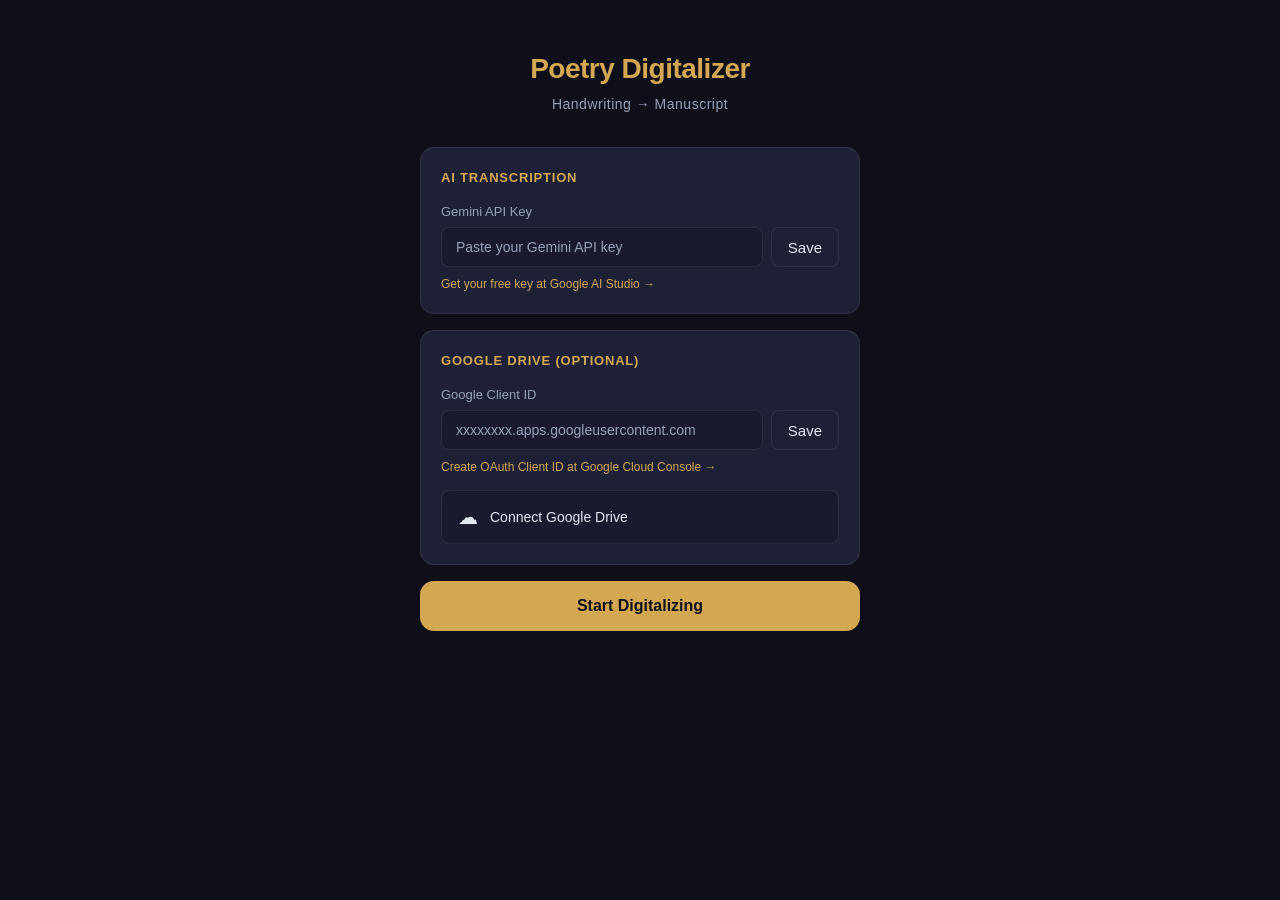
==== index.html @ b71f3c7e "Initial commit: Poetry Digitalizer MVP - Upload screen with camera and gallery support - Gemini 1.5 " ====
<!DOCTYPE html>
<html lang="en">
<head>
  <meta charset="UTF-8">
  <meta name="viewport" content="width=device-width, initial-scale=1.0, user-scalable=no">
  <meta name="theme-color" content="#0f0f1a">
  <meta name="apple-mobile-web-app-capable" content="yes">
  <meta name="apple-mobile-web-app-status-bar-style" content="black-translucent">
  <meta name="apple-mobile-web-app-title" content="Poetry">
  <title>Poetry Digitalizer</title>
  <link rel="manifest" href="manifest.json">
  <link rel="stylesheet" href="styles.css">

  <!-- JSZip: lets us open/modify .docx files in the browser (they are ZIP archives) -->
  <script src="https://cdn.jsdelivr.net/npm/jszip@3.10.1/dist/jszip.min.js"></script>
  <!-- Google Identity Services: handles Google OAuth in-browser without a backend -->
  <script src="https://accounts.google.com/gsi/client" async defer></script>
</head>
<body>

  <!-- ══════════════════════════════════════════
       SCREEN 1 — SETTINGS
       Shown on first launch or via nav.
       Stores all credentials in localStorage.
  ══════════════════════════════════════════ -->
  <div id="screen-settings" class="screen">
    <header class="app-header">
      <h1>Poetry Digitalizer</h1>
      <p class="subtitle">Handwriting → Manuscript</p>
    </header>

    <main class="settings-content">

      <!-- Gemini API Key -->
      <section class="settings-section">
        <h2>AI Transcription</h2>
        <label for="gemini-key">Gemini API Key</label>
        <div class="input-row">
          <input type="password" id="gemini-key"
                 placeholder="Paste your Gemini API key"
                 autocomplete="off" spellcheck="false">
          <button id="btn-save-key" class="btn-secondary">Save</button>
        </div>
        <p class="hint">
          <a href="https://aistudio.google.com/app/apikey" target="_blank" rel="noopener">
            Get your free key at Google AI Studio →
          </a>
        </p>
      </section>

      <!-- Google Drive -->
      <section class="settings-section">
        <h2>Google Drive (optional)</h2>
        <label for="drive-client-id">Google Client ID</label>
        <div class="input-row">
          <input type="text" id="drive-client-id"
                 placeholder="xxxxxxxx.apps.googleusercontent.com"
                 autocomplete="off" spellcheck="false">
          <button id="btn-save-drive-id" class="btn-secondary">Save</button>
        </div>
        <p class="hint">
          <a href="https://console.cloud.google.com/apis/credentials" target="_blank" rel="noopener">
            Create OAuth Client ID at Google Cloud Console →
          </a>
        </p>

        <div id="drive-connect-area" style="margin-top:14px">
          <button id="btn-connect-drive" class="btn-storage">
            <span class="icon">☁</span>
            <span>Connect Google Drive</span>
          </button>
        </div>

        <div id="drive-connected-area" class="hidden" style="margin-top:14px">
          <p class="status-ok">✓ Google Drive connected</p>
          <label for="manuscript-select">Default Manuscript</label>
          <select id="manuscript-select">
            <option value="">— Loading your files… —</option>
          </select>
          <div style="display:flex; justify-content:space-between; align-items:center">
            <button id="btn-save-manuscript" class="btn-secondary" style="flex:1; margin-right:8px">
              Set as Default
            </button>
            <button id="btn-disconnect-drive" class="btn-link">Disconnect</button>
          </div>
        </div>
      </section>

      <!-- Start -->
      <button id="btn-start" class="btn-primary btn-large">
        Start Digitalizing
      </button>
      <p id="start-hint" class="hint center" style="margin-top:10px; display:none">
        Save your Gemini API key above to continue
      </p>
    </main>
  </div>


  <!-- ══════════════════════════════════════════
       SCREEN 2 — UPLOAD
       Camera or gallery, single or batch.
  ══════════════════════════════════════════ -->
  <div id="screen-upload" class="screen hidden">
    <header class="screen-header">
      <button class="btn-back" data-target="settings" title="Settings">←</button>
      <h2>Upload Poem</h2>
      <button id="btn-history" class="btn-icon" title="Draft History">📋</button>
    </header>

    <main class="upload-content">

      <!-- Drop / tap zone -->
      <div id="drop-zone" class="drop-zone">
        <div class="drop-zone-inner">
          <div class="drop-icon">📸</div>
          <p>Tap to upload or drop images here</p>
          <p class="hint">JPG, PNG, PDF · multiple files supported</p>
        </div>
        <!-- accept="image/*,.pdf" opens camera on mobile -->
        <input type="file" id="file-input-zone"
               accept="image/*,.pdf"
               multiple
               class="file-input-hidden">
      </div>

      <div class="upload-actions">
        <!-- Camera: capture="environment" opens rear camera directly -->
        <label class="btn-primary" style="display:flex;align-items:center;justify-content:center;gap:8px;cursor:pointer">
          📷 Camera
          <input type="file" id="file-input-camera"
                 accept="image/*"
                 capture="environment"
                 multiple
                 class="file-input-hidden" style="position:static;width:0;height:0">
        </label>
        <label class="btn-secondary" style="display:flex;align-items:center;justify-content:center;gap:8px;cursor:pointer">
          🖼 Gallery
          <input type="file" id="file-input-gallery"
                 accept="image/*,.pdf"
                 multiple
                 class="file-input-hidden" style="position:static;width:0;height:0">
        </label>
      </div>

      <!-- Preview thumbnails (shown after files are selected) -->
      <div id="file-preview" class="file-preview hidden">
        <div id="preview-thumbnails" class="thumbnail-list"></div>
        <div class="preview-actions">
          <button id="btn-clear-files" class="btn-link">Clear all</button>
          <button id="btn-transcribe" class="btn-primary">
            Transcribe →
          </button>
        </div>
      </div>

    </main>

    <!-- Draft History Drawer (slides over screen) -->
    <div id="history-drawer" class="drawer hidden">
      <div class="drawer-header">
        <h3>Draft History</h3>
        <button id="btn-close-history" class="btn-icon">✕</button>
      </div>
      <ul id="history-list" class="history-list"></ul>
      <p id="history-empty" class="hint center hidden">No drafts saved yet.</p>
    </div>
  </div>


  <!-- ══════════════════════════════════════════
       SCREEN 3 — PROCESSING
       Shows while Gemini is working.
  ══════════════════════════════════════════ -->
  <div id="screen-processing" class="screen hidden">
    <main class="processing-content">
      <div class="processing-animation">
        <div class="pulse-ring"></div>
        <div class="pulse-icon">✍️</div>
      </div>
      <h2 id="processing-title">Transcribing…</h2>
      <p id="processing-status">Reading your handwriting</p>
      <div class="progress-bar">
        <div id="progress-fill" class="progress-fill"></div>
      </div>
      <p id="processing-page" class="hint center"></p>
    </main>
  </div>


  <!-- ══════════════════════════════════════════
       SCREEN 4 — EDIT
       Three view modes: A (split), B (text), C (doc).
       Photo + text always visible together.
  ══════════════════════════════════════════ -->
  <div id="screen-edit" class="screen hidden">

    <header class="screen-header">
      <button class="btn-back" data-target="upload" title="Back">←</button>
      <h2>Edit Poem</h2>
      <button id="btn-save-draft" class="btn-icon" title="Save to History">💾</button>
    </header>

    <!-- Multi-page navigator (hidden for single image) -->
    <div id="page-nav" class="page-nav hidden">
      <button id="btn-prev-page" class="btn-page" disabled>‹</button>
      <span id="page-indicator">Page 1 of 1</span>
      <button id="btn-next-page" class="btn-page">›</button>
    </div>

    <!-- Mode switcher -->
    <div class="mode-tabs" role="tablist">
      <button class="mode-tab active" data-mode="A" role="tab" aria-selected="true">
        ⬛⬜ Split
      </button>
      <button class="mode-tab" data-mode="B" role="tab" aria-selected="false">
        📝 Text
      </button>
      <button class="mode-tab" data-mode="C" role="tab" aria-selected="false">
        📄 Doc
      </button>
    </div>

    <main class="edit-content">

      <!-- ── MODE A: Side-by-side ── -->
      <div id="mode-A" class="edit-mode">
        <div class="split-view">
          <div class="split-photo">
            <img id="photo-A" src="" alt="Original handwriting">
          </div>
          <div class="split-text">
            <textarea id="text-A" class="poem-textarea"
                      placeholder="Transcribed text will appear here…"
                      spellcheck="true"></textarea>
          </div>
        </div>
      </div>

      <!-- ── MODE B: Text focus with thumbnail ── -->
      <div id="mode-B" class="edit-mode hidden">
        <div class="mode-b-layout">
          <div class="thumbnail-bar">
            <img id="photo-B" src="" alt="Original" class="photo-thumbnail">
            <span class="thumbnail-label">Original photo</span>
          </div>
          <textarea id="text-B" class="poem-textarea poem-textarea--large"
                    placeholder="Transcribed text will appear here…"
                    spellcheck="true"></textarea>
        </div>
      </div>

      <!-- ── MODE C: Document / Word-like view ── -->
      <div id="mode-C" class="edit-mode hidden">
        <div class="doc-layout">
          <div class="doc-toolbar">
            <button class="doc-tool" data-cmd="bold" title="Bold"><strong>B</strong></button>
            <button class="doc-tool" data-cmd="italic" title="Italic"><em>I</em></button>
            <button class="doc-tool" data-cmd="underline" title="Underline"><u>U</u></button>
            <span class="doc-divider">|</span>
            <button class="doc-tool" data-cmd="justifyCenter" title="Center">⊟</button>
            <button class="doc-tool" data-cmd="justifyLeft" title="Left">⊞</button>
          </div>
          <div class="doc-page">
            <div id="text-C"
                 class="doc-editor"
                 contenteditable="true"
                 data-placeholder="Transcribed text will appear here…"
                 spellcheck="true"></div>
          </div>
          <div class="doc-photo-strip">
            <img id="photo-C" src="" alt="Original" class="doc-photo-thumb">
            <span>Original photo</span>
          </div>
        </div>
      </div>

    </main>

    <footer class="edit-footer">
      <button id="btn-add-manuscript" class="btn-primary btn-large">
        Add to Manuscript →
      </button>
    </footer>

    <!-- Success overlay (shown after saving) -->
    <div id="success-overlay" class="overlay hidden">
      <div class="overlay-content">
        <div class="success-icon">✓</div>
        <h2>Poem Saved!</h2>
        <p id="success-message">Added to your manuscript</p>
        <div class="overlay-actions">
          <button id="btn-new-poem" class="btn-primary">Digitalize Another</button>
          <a id="btn-open-drive" class="btn-secondary hidden"
             href="#" target="_blank" rel="noopener"
             style="display:none;text-align:center;text-decoration:none;padding:12px 24px;border-radius:8px">
            Open in Drive ↗
          </a>
        </div>
      </div>
    </div>

  </div><!-- end screen-edit -->


  <!-- Main entry point — ES module, loads all other JS -->
  <script type="module" src="js/app.js"></script>

</body>
</html>
---- styles.css ----
/* ─── Variables ─────────────────────────────────────── */
:root {
  --bg:         #0f0f1a;
  --surface:    #1a1a2e;
  --card:       #1e2035;
  --border:     rgba(255,255,255,0.08);
  --accent:     #d4a853;
  --accent-dim: rgba(212,168,83,0.15);
  --green:      #4ade80;
  --red:        #f87171;
  --text:       #e2e8f0;
  --muted:      #94a3b8;
  --radius:     14px;
  --radius-sm:  8px;
  --header-h:   56px;
  --footer-h:   80px;
}

/* ─── Reset ─────────────────────────────────────────── */
*, *::before, *::after { box-sizing: border-box; margin: 0; padding: 0; }
html { height: 100%; }
body {
  height: 100%;
  font-family: -apple-system, BlinkMacSystemFont, 'Segoe UI', sans-serif;
  background: var(--bg);
  color: var(--text);
  font-size: 16px;
  line-height: 1.5;
  -webkit-font-smoothing: antialiased;
  overflow: hidden;
}

/* ─── Screen System ─────────────────────────────────── */
.screen {
  position: absolute;
  inset: 0;
  overflow-y: auto;
  -webkit-overflow-scrolling: touch;
  background: var(--bg);
  transition: opacity 0.2s ease;
}
.screen.hidden { display: none !important; }

/* ─── Utility ───────────────────────────────────────── */
.hidden { display: none !important; }

/* ─── Headers ───────────────────────────────────────── */
.app-header {
  padding: 48px 24px 32px;
  text-align: center;
}
.app-header h1 {
  font-size: 28px;
  font-weight: 700;
  letter-spacing: -0.5px;
  color: var(--accent);
}
.app-header .subtitle {
  font-size: 14px;
  color: var(--muted);
  margin-top: 4px;
  letter-spacing: 0.5px;
}

.screen-header {
  display: flex;
  align-items: center;
  height: var(--header-h);
  padding: 0 16px;
  gap: 12px;
  border-bottom: 1px solid var(--border);
  background: var(--surface);
  position: sticky;
  top: 0;
  z-index: 10;
}
.screen-header h2 {
  flex: 1;
  font-size: 17px;
  font-weight: 600;
}

/* ─── Buttons ───────────────────────────────────────── */
button { cursor: pointer; border: none; font-family: inherit; transition: all 0.15s; }

.btn-primary {
  background: var(--accent);
  color: #0f0f1a;
  font-weight: 700;
  border-radius: var(--radius-sm);
  padding: 12px 24px;
  font-size: 15px;
}
.btn-primary:hover { filter: brightness(1.1); }
.btn-primary:active { transform: scale(0.97); }

.btn-secondary {
  background: var(--card);
  color: var(--text);
  border: 1px solid var(--border);
  border-radius: var(--radius-sm);
  padding: 11px 20px;
  font-size: 15px;
}
.btn-secondary:hover { border-color: var(--accent); }

.btn-large {
  width: 100%;
  padding: 16px;
  font-size: 16px;
  border-radius: var(--radius);
}

.btn-back {
  background: transparent;
  color: var(--accent);
  font-size: 22px;
  width: 36px;
  height: 36px;
  display: flex; align-items: center; justify-content: center;
  border-radius: 50%;
}
.btn-back:hover { background: var(--accent-dim); }

.btn-icon {
  background: transparent;
  color: var(--muted);
  font-size: 18px;
  width: 36px;
  height: 36px;
  display: flex; align-items: center; justify-content: center;
  border-radius: 50%;
}
.btn-icon:hover { background: var(--card); color: var(--text); }

.btn-link {
  background: transparent;
  color: var(--muted);
  font-size: 13px;
  padding: 4px 8px;
  text-decoration: underline;
}
.btn-link:hover { color: var(--text); }

/* ─── Settings Screen ───────────────────────────────── */
.settings-content {
  padding: 0 20px 40px;
  max-width: 480px;
  margin: 0 auto;
}

.settings-section {
  background: var(--card);
  border: 1px solid var(--border);
  border-radius: var(--radius);
  padding: 20px;
  margin-bottom: 16px;
}
.settings-section h2 {
  font-size: 13px;
  font-weight: 600;
  color: var(--accent);
  text-transform: uppercase;
  letter-spacing: 0.8px;
  margin-bottom: 14px;
}

label {
  display: block;
  font-size: 13px;
  color: var(--muted);
  margin-bottom: 6px;
}

input[type="text"],
input[type="password"],
select {
  width: 100%;
  background: var(--surface);
  border: 1px solid var(--border);
  border-radius: var(--radius-sm);
  color: var(--text);
  font-size: 14px;
  padding: 11px 14px;
  outline: none;
  font-family: inherit;
}
input:focus, select:focus { border-color: var(--accent); }
input::placeholder { color: var(--muted); }

.input-row {
  display: flex;
  gap: 8px;
  align-items: stretch;
}
.input-row input { flex: 1; }
.input-row .btn-secondary { white-space: nowrap; padding: 0 16px; }

.hint {
  font-size: 12px;
  color: var(--muted);
  margin-top: 8px;
}
.hint a, .hint-link {
  color: var(--accent);
  text-decoration: none;
  font-size: 12px;
}
.hint a:hover, .hint-link:hover { text-decoration: underline; }

.storage-options { display: flex; flex-direction: column; gap: 10px; margin-bottom: 14px; }
.btn-storage {
  display: flex;
  align-items: center;
  gap: 12px;
  background: var(--surface);
  border: 1px solid var(--border);
  color: var(--text);
  border-radius: var(--radius-sm);
  padding: 14px 16px;
  font-size: 14px;
  width: 100%;
  text-align: left;
}
.btn-storage:hover { border-color: var(--accent); background: var(--accent-dim); }
.btn-storage .icon { font-size: 20px; }

.status-ok {
  font-size: 13px;
  color: var(--green);
  margin-bottom: 12px;
}

select {
  margin-bottom: 10px;
}

/* ─── Upload Screen ─────────────────────────────────── */
.upload-content {
  padding: 20px;
  max-width: 480px;
  margin: 0 auto;
}

.drop-zone {
  position: relative;
  background: var(--card);
  border: 2px dashed var(--border);
  border-radius: var(--radius);
  padding: 48px 24px;
  text-align: center;
  cursor: pointer;
  transition: all 0.2s;
  margin-bottom: 16px;
}
.drop-zone:hover, .drop-zone.drag-over {
  border-color: var(--accent);
  background: var(--accent-dim);
}
.drop-zone-inner { pointer-events: none; }
.drop-icon { font-size: 48px; margin-bottom: 12px; }
.drop-zone p { color: var(--muted); font-size: 14px; }
.drop-zone p:first-of-type { color: var(--text); font-size: 15px; font-weight: 500; margin-bottom: 4px; }

.file-input-hidden {
  position: absolute;
  inset: 0;
  opacity: 0;
  width: 100%;
  height: 100%;
  cursor: pointer;
}

.upload-actions {
  display: grid;
  grid-template-columns: 1fr 1fr;
  gap: 10px;
  margin-bottom: 20px;
}

/* File preview */
.file-preview {
  background: var(--card);
  border: 1px solid var(--border);
  border-radius: var(--radius);
  overflow: hidden;
}
.thumbnail-list {
  display: flex;
  gap: 8px;
  padding: 12px;
  overflow-x: auto;
  -webkit-overflow-scrolling: touch;
}
.thumb-item {
  position: relative;
  flex-shrink: 0;
  width: 80px;
  height: 80px;
  border-radius: var(--radius-sm);
  overflow: hidden;
  background: var(--surface);
}
.thumb-item img {
  width: 100%;
  height: 100%;
  object-fit: cover;
}
.thumb-remove {
  position: absolute;
  top: 2px; right: 2px;
  background: rgba(0,0,0,0.7);
  color: #fff;
  border: none;
  border-radius: 50%;
  width: 20px; height: 20px;
  font-size: 11px;
  cursor: pointer;
  display: flex; align-items: center; justify-content: center;
}
.thumb-number {
  position: absolute;
  bottom: 2px; left: 4px;
  font-size: 10px;
  color: rgba(255,255,255,0.8);
  font-weight: 700;
}
.preview-actions {
  display: flex;
  align-items: center;
  justify-content: space-between;
  padding: 12px;
  border-top: 1px solid var(--border);
}
.preview-actions .btn-primary { flex: 1; margin-left: 12px; }

/* ─── Processing Screen ─────────────────────────────── */
.processing-content {
  display: flex;
  flex-direction: column;
  align-items: center;
  justify-content: center;
  min-height: 100vh;
  padding: 40px 24px;
  text-align: center;
}

.processing-animation {
  position: relative;
  width: 100px;
  height: 100px;
  margin-bottom: 32px;
}
.pulse-ring {
  position: absolute;
  inset: 0;
  border-radius: 50%;
  border: 2px solid var(--accent);
  animation: pulse 1.5s ease-out infinite;
}
.pulse-icon {
  position: absolute;
  inset: 0;
  display: flex;
  align-items: center;
  justify-content: center;
  font-size: 40px;
}
@keyframes pulse {
  0%   { transform: scale(0.8); opacity: 1; }
  100% { transform: scale(1.6); opacity: 0; }
}

#processing-title {
  font-size: 22px;
  font-weight: 600;
  margin-bottom: 8px;
}
#processing-status {
  color: var(--muted);
  font-size: 14px;
  margin-bottom: 24px;
}

.progress-bar {
  width: 240px;
  height: 4px;
  background: var(--card);
  border-radius: 2px;
  overflow: hidden;
  margin-bottom: 12px;
}
.progress-fill {
  height: 100%;
  background: var(--accent);
  border-radius: 2px;
  width: 0%;
  transition: width 0.4s ease;
}

/* ─── Edit Screen ───────────────────────────────────── */
#screen-edit {
  display: flex;
  flex-direction: column;
}

.page-nav {
  display: flex;
  align-items: center;
  justify-content: center;
  gap: 16px;
  padding: 8px 16px;
  background: var(--surface);
  border-bottom: 1px solid var(--border);
  font-size: 13px;
  color: var(--muted);
}
.btn-page {
  background: var(--card);
  border: 1px solid var(--border);
  color: var(--text);
  width: 32px; height: 32px;
  border-radius: var(--radius-sm);
  font-size: 18px;
  display: flex; align-items: center; justify-content: center;
}
.btn-page:disabled { opacity: 0.35; cursor: default; }

.mode-tabs {
  display: flex;
  background: var(--surface);
  border-bottom: 1px solid var(--border);
}
.mode-tab {
  flex: 1;
  padding: 10px 4px;
  background: transparent;
  color: var(--muted);
  font-size: 12px;
  font-weight: 500;
  border-bottom: 2px solid transparent;
  transition: all 0.15s;
}
.mode-tab.active {
  color: var(--accent);
  border-bottom-color: var(--accent);
}

.edit-content {
  flex: 1;
  overflow: hidden;
  position: relative;
}
.edit-mode {
  position: absolute;
  inset: 0;
}
.edit-mode.hidden { display: none; }

/* Mode A - Split view */
.split-view {
  display: grid;
  grid-template-columns: 1fr 1fr;
  height: 100%;
}
.split-photo {
  border-right: 1px solid var(--border);
  overflow: hidden;
  background: #000;
}
.split-photo img {
  width: 100%;
  height: 100%;
  object-fit: contain;
}
.split-text {
  display: flex;
  flex-direction: column;
}

/* Mode B - Text focus */
.mode-b-layout {
  display: flex;
  flex-direction: column;
  height: 100%;
}
.thumbnail-bar {
  display: flex;
  align-items: center;
  gap: 8px;
  padding: 8px 12px;
  border-bottom: 1px solid var(--border);
  background: var(--surface);
  flex-shrink: 0;
}
.photo-thumbnail {
  width: 48px;
  height: 48px;
  object-fit: cover;
  border-radius: 6px;
  border: 1px solid var(--border);
}
.thumbnail-label { font-size: 12px; color: var(--muted); }

/* Mode C - Doc view */
.doc-layout {
  display: flex;
  flex-direction: column;
  height: 100%;
  background: var(--surface);
}
.doc-toolbar {
  display: flex;
  align-items: center;
  gap: 4px;
  padding: 6px 12px;
  border-bottom: 1px solid var(--border);
  background: var(--card);
  flex-shrink: 0;
}
.doc-tool {
  background: transparent;
  color: var(--muted);
  border-radius: 4px;
  width: 32px; height: 28px;
  font-size: 13px;
  display: flex; align-items: center; justify-content: center;
}
.doc-tool:hover { background: var(--surface); color: var(--text); }
.doc-tool.active { background: var(--accent-dim); color: var(--accent); }
.doc-divider { color: var(--border); font-size: 18px; margin: 0 4px; }
.doc-page {
  flex: 1;
  overflow-y: auto;
  padding: 24px;
  background: #fafafa;
  color: #111;
}
.doc-editor {
  min-height: 100%;
  font-family: 'Georgia', 'Times New Roman', serif;
  font-size: 16px;
  line-height: 1.8;
  outline: none;
  white-space: pre-wrap;
}
.doc-editor:empty::before {
  content: attr(data-placeholder);
  color: #aaa;
}
.doc-photo-strip {
  display: flex;
  align-items: center;
  gap: 8px;
  padding: 6px 12px;
  border-top: 1px solid var(--border);
  background: var(--card);
  font-size: 11px;
  color: var(--muted);
  flex-shrink: 0;
}
.doc-photo-thumb {
  width: 36px;
  height: 36px;
  object-fit: cover;
  border-radius: 4px;
}

/* Shared textarea */
.poem-textarea {
  flex: 1;
  width: 100%;
  background: var(--surface);
  border: none;
  outline: none;
  resize: none;
  color: var(--text);
  font-family: 'Georgia', 'Times New Roman', serif;
  font-size: 15px;
  line-height: 1.8;
  padding: 16px;
  -webkit-overflow-scrolling: touch;
}
.poem-textarea::placeholder { color: var(--muted); font-style: italic; }
.poem-textarea--large {
  flex: 1;
  font-size: 16px;
}

/* Edit footer */
.edit-footer {
  padding: 12px 16px;
  border-top: 1px solid var(--border);
  background: var(--surface);
  flex-shrink: 0;
}

/* ─── Draft History Drawer ───────────────────────────── */
.drawer {
  position: fixed;
  inset: 0;
  background: var(--surface);
  z-index: 100;
  display: flex;
  flex-direction: column;
}
.drawer.hidden { display: none; }
.drawer-header {
  display: flex;
  align-items: center;
  justify-content: space-between;
  padding: 14px 16px;
  border-bottom: 1px solid var(--border);
}
.drawer-header h3 { font-size: 17px; }

.history-list {
  flex: 1;
  overflow-y: auto;
  list-style: none;
  padding: 8px 0;
}
.history-item {
  display: flex;
  align-items: flex-start;
  gap: 12px;
  padding: 14px 16px;
  cursor: pointer;
  border-bottom: 1px solid var(--border);
  transition: background 0.1s;
}
.history-item:hover { background: var(--card); }
.history-thumb {
  width: 48px;
  height: 48px;
  object-fit: cover;
  border-radius: 6px;
  flex-shrink: 0;
}
.history-info { flex: 1; min-width: 0; }
.history-title {
  font-size: 14px;
  font-weight: 500;
  white-space: nowrap;
  overflow: hidden;
  text-overflow: ellipsis;
}
.history-date { font-size: 12px; color: var(--muted); margin-top: 2px; }
.history-preview {
  font-size: 12px;
  color: var(--muted);
  margin-top: 4px;
  display: -webkit-box;
  -webkit-line-clamp: 2;
  -webkit-box-orient: vertical;
  overflow: hidden;
}
.history-delete {
  background: transparent;
  color: var(--muted);
  font-size: 16px;
  padding: 4px;
  flex-shrink: 0;
}
.history-delete:hover { color: var(--red); }

.center { text-align: center; padding: 24px; }

/* ─── Success Overlay ───────────────────────────────── */
.overlay {
  position: fixed;
  inset: 0;
  background: rgba(15,15,26,0.95);
  z-index: 200;
  display: flex;
  align-items: center;
  justify-content: center;
  padding: 24px;
}
.overlay.hidden { display: none; }
.overlay-content {
  background: var(--card);
  border: 1px solid var(--border);
  border-radius: var(--radius);
  padding: 40px 32px;
  text-align: center;
  max-width: 320px;
  width: 100%;
}
.success-icon {
  width: 64px; height: 64px;
  background: rgba(74,222,128,0.15);
  border-radius: 50%;
  display: flex; align-items: center; justify-content: center;
  font-size: 28px;
  color: var(--green);
  margin: 0 auto 20px;
}
.overlay-content h2 { font-size: 20px; margin-bottom: 8px; }
.overlay-content p { color: var(--muted); font-size: 14px; margin-bottom: 24px; }
.overlay-actions { display: flex; flex-direction: column; gap: 10px; }

/* ─── Photo preview ─────────────────────────────────── */
.photo-preview {
  width: 100%;
  height: 100%;
  object-fit: contain;
}

/* ─── Scrollbar ─────────────────────────────────────── */
::-webkit-scrollbar { width: 4px; height: 4px; }
::-webkit-scrollbar-track { background: transparent; }
::-webkit-scrollbar-thumb { background: var(--border); border-radius: 2px; }

/* ─── Safe area (iPhone notch) ──────────────────────── */
@supports (padding-bottom: env(safe-area-inset-bottom)) {
  .edit-footer { padding-bottom: calc(12px + env(safe-area-inset-bottom)); }
}
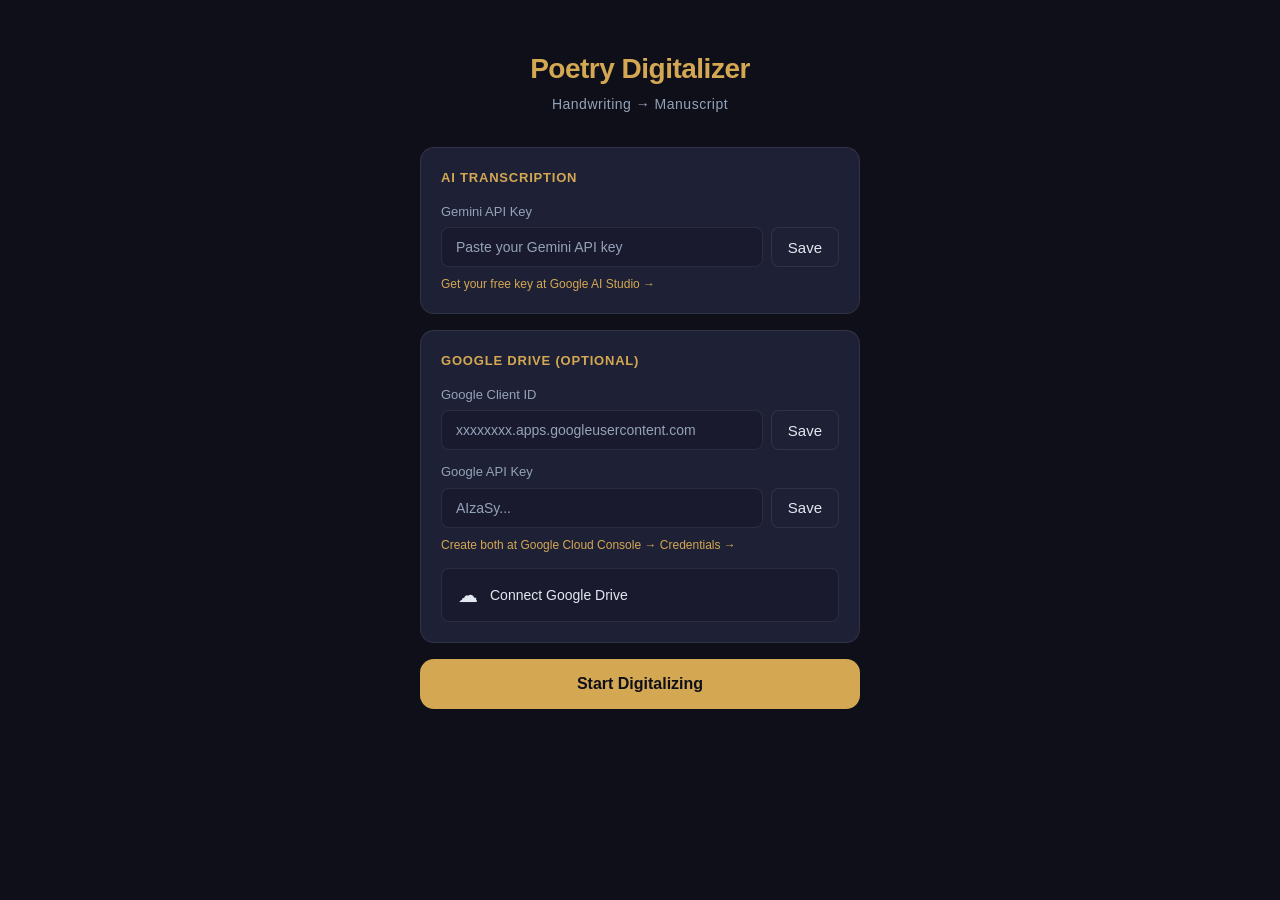
==== commit 490c24e9: "Narrow Drive scope to drive.file + add Google Picker for manuscript selection" ====
--- a/index.html
+++ b/index.html
@@ -15,6 +15,8 @@
   <script src="https://cdn.jsdelivr.net/npm/jszip@3.10.1/dist/jszip.min.js"></script>
   <!-- Google Identity Services: handles Google OAuth in-browser without a backend -->
   <script src="https://accounts.google.com/gsi/client" async defer></script>
+  <!-- Google API (gapi): needed to load the Google Picker file selector -->
+  <script src="https://apis.google.com/js/api.js" async defer></script>
 </head>
 <body>
 
@@ -58,9 +60,17 @@
                  autocomplete="off" spellcheck="false">
           <button id="btn-save-drive-id" class="btn-secondary">Save</button>
         </div>
+
+        <label for="drive-api-key" style="margin-top:12px">Google API Key</label>
+        <div class="input-row">
+          <input type="text" id="drive-api-key"
+                 placeholder="AIzaSy..."
+                 autocomplete="off" spellcheck="false">
+          <button id="btn-save-api-key" class="btn-secondary">Save</button>
+        </div>
         <p class="hint">
           <a href="https://console.cloud.google.com/apis/credentials" target="_blank" rel="noopener">
-            Create OAuth Client ID at Google Cloud Console →
+            Create both at Google Cloud Console → Credentials →
           </a>
         </p>
 
@@ -73,16 +83,13 @@
 
         <div id="drive-connected-area" class="hidden" style="margin-top:14px">
           <p class="status-ok">✓ Google Drive connected</p>
-          <label for="manuscript-select">Default Manuscript</label>
-          <select id="manuscript-select">
-            <option value="">— Loading your files… —</option>
-          </select>
-          <div style="display:flex; justify-content:space-between; align-items:center">
-            <button id="btn-save-manuscript" class="btn-secondary" style="flex:1; margin-right:8px">
-              Set as Default
-            </button>
-            <button id="btn-disconnect-drive" class="btn-link">Disconnect</button>
-          </div>
+          <p id="manuscript-selected-name" class="hint" style="margin-bottom:10px">
+            No manuscript selected yet
+          </p>
+          <button id="btn-pick-manuscript" class="btn-secondary" style="width:100%;margin-bottom:8px">
+            📄 Pick Manuscript from Drive
+          </button>
+          <button id="btn-disconnect-drive" class="btn-link">Disconnect</button>
         </div>
       </section>
 
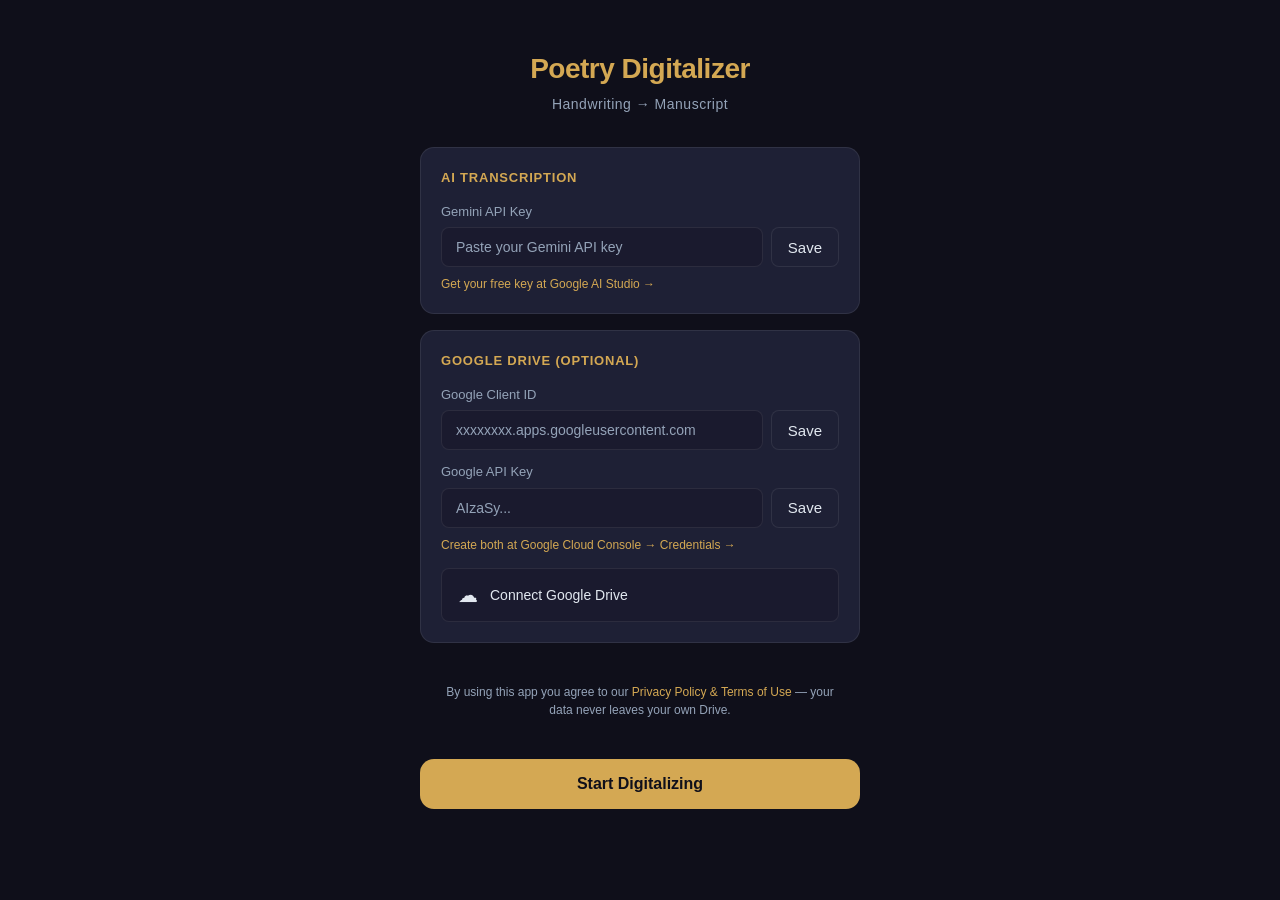
==== commit 4661db4a: "Add privacy policy and terms of use page with data loss disclaimer" ====
--- a/index.html
+++ b/index.html
@@ -92,6 +92,13 @@
           <button id="btn-disconnect-drive" class="btn-link">Disconnect</button>
         </div>
       </section>
+
+      <!-- Legal -->
+      <p class="hint center" style="margin-bottom:16px">
+        By using this app you agree to our
+        <a href="privacy.html" target="_blank">Privacy Policy &amp; Terms of Use</a>
+        — your data never leaves your own Drive.
+      </p>
 
       <!-- Start -->
       <button id="btn-start" class="btn-primary btn-large">
